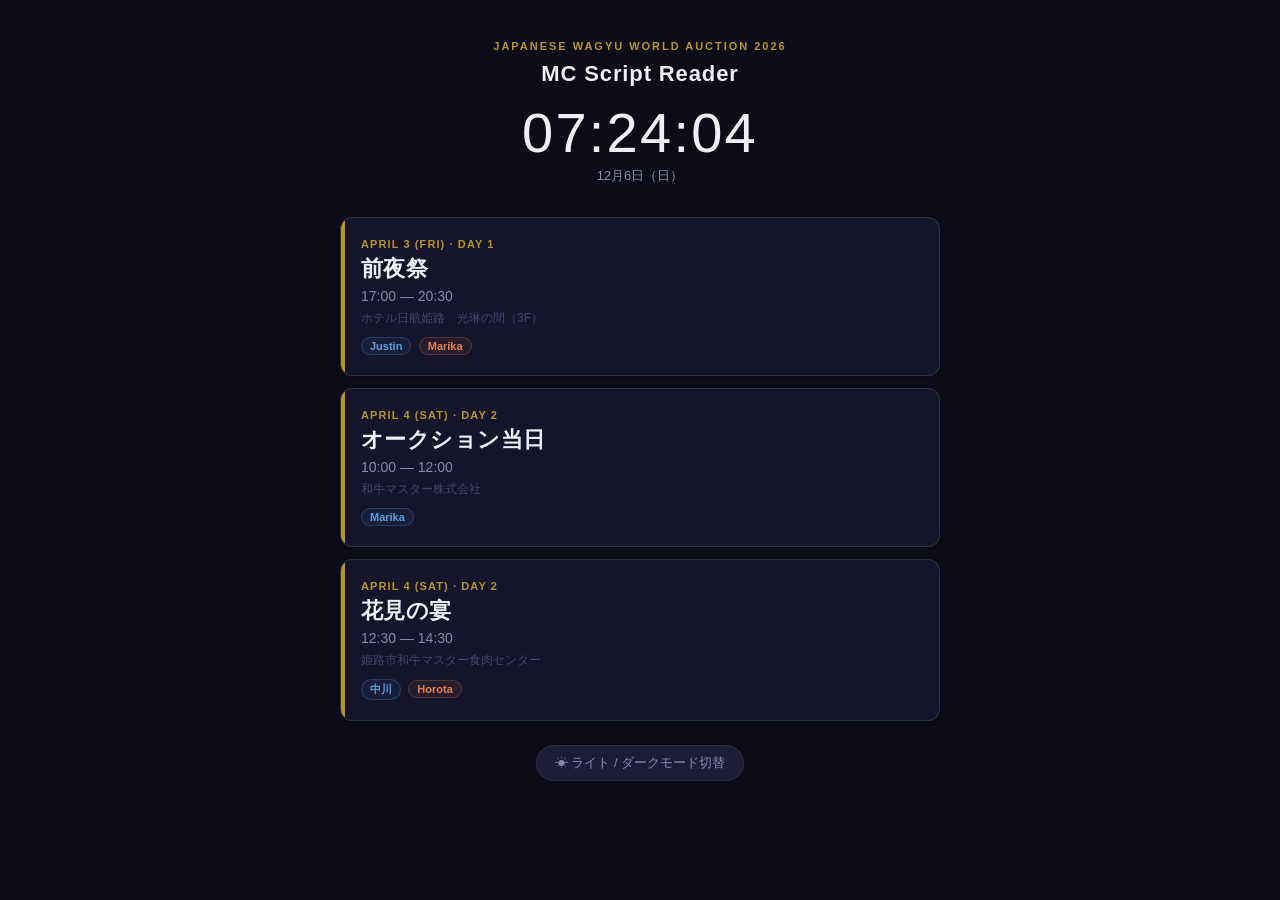
==== index.html @ 748cd9eb "Add files via upload" ====
<!DOCTYPE html>
<html lang="ja" data-theme="dark" data-fontsize="3">
<head>
  <meta charset="UTF-8">
  <meta name="viewport" content="width=device-width, initial-scale=1.0, maximum-scale=1.0, user-scalable=no">
  <meta name="apple-mobile-web-app-capable" content="yes">
  <meta name="apple-mobile-web-app-status-bar-style" content="black-translucent">
  <title>JWWA 2026 — MC Script Reader</title>
  <link rel="stylesheet" href="css/style.css">
</head>
<body>

<div id="app">

  <!-- ===== SELECTOR SCREEN ===== -->
  <div id="selector-screen" style="display: flex; flex-direction: column;">

    <div class="selector-header">
      <div class="selector-logo">Japanese Wagyu World Auction 2026</div>
      <div class="selector-title">MC Script Reader</div>
      <div class="selector-clock-area">
        <div id="selector-clock" class="selector-clock">--:--:--</div>
        <div id="selector-date" class="selector-date">読み込み中...</div>
      </div>
    </div>

    <div class="event-grid">

      <!-- 前夜祭 -->
      <div class="event-card" onclick="loadEvent('zenjasai')">
        <div class="event-day-tag">April 3 (Fri)  ·  DAY 1</div>
        <div class="event-card-title">前夜祭</div>
        <div class="event-card-time">17:00 — 20:30</div>
        <div class="event-card-venue">ホテル日航姫路　光琳の間（3F）</div>
        <div class="event-card-mc">
          <span class="mc-badge mc1">Justin</span>
          <span class="mc-badge mc2">Marika</span>
        </div>
      </div>

      <!-- オークション当日 -->
      <div class="event-card" onclick="loadEvent('toujitsu')">
        <div class="event-day-tag">April 4 (Sat)  ·  DAY 2</div>
        <div class="event-card-title">オークション当日</div>
        <div class="event-card-time">10:00 — 12:00</div>
        <div class="event-card-venue">和牛マスター株式会社</div>
        <div class="event-card-mc">
          <span class="mc-badge mc1">Marika</span>
        </div>
      </div>

      <!-- 花見の宴 -->
      <div class="event-card" onclick="loadEvent('hanami')">
        <div class="event-day-tag">April 4 (Sat)  ·  DAY 2</div>
        <div class="event-card-title">花見の宴</div>
        <div class="event-card-time">12:30 — 14:30</div>
        <div class="event-card-venue">姫路市和牛マスター食肉センター</div>
        <div class="event-card-mc">
          <span class="mc-badge mc1">中川</span>
          <span class="mc-badge mc2">Horota</span>
        </div>
      </div>

    </div><!-- /.event-grid -->

    <div class="selector-footer">
      <button class="theme-toggle-selector" onclick="toggleTheme()">
        <span class="theme-icon">☀</span> ライト / ダークモード切替
      </button>
    </div>

  </div><!-- /#selector-screen -->


  <!-- ===== VIEWER SCREEN ===== -->
  <div id="viewer-screen" style="display: none; flex-direction: column;">

    <!-- Top Bar -->
    <div id="topbar">
      <button id="back-btn" onclick="goBack()" aria-label="戻る">←</button>
      <div id="topbar-event">
        <div id="topbar-event-title">—</div>
        <div id="topbar-part-hint"></div>
      </div>
      <div id="topbar-time-block">
        <div id="topbar-clock">--:--</div>
        <div id="time-status" class="status-before">—</div>
      </div>
    </div>

    <!-- Part Nav -->
    <div id="part-nav" role="navigation" aria-label="パートナビゲーション">
      <div id="part-tabs"></div>
    </div>

    <!-- Controls Bar -->
    <div id="controls-bar">

      <!-- MC Filter -->
      <div class="controls-group" id="mc-filter-group">
        <!-- Populated by JS -->
      </div>

      <div class="controls-sep"></div>

      <!-- Font Size -->
      <div class="controls-group">
        <button class="font-btn" onclick="changeFontSize(-1)" aria-label="文字サイズを小さく">A−</button>
        <button class="font-btn" onclick="changeFontSize(0)" aria-label="文字サイズをリセット" style="font-size:11px;">標準</button>
        <button class="font-btn" onclick="changeFontSize(+1)" aria-label="文字サイズを大きく">A＋</button>
      </div>

      <div class="controls-sep"></div>

      <!-- Theme Toggle -->
      <button id="theme-btn" onclick="toggleTheme()" aria-label="テーマ切替">
        <span class="theme-icon">☀</span>
      </button>

    </div><!-- /#controls-bar -->

    <!-- Script Content -->
    <div id="script-scroll" role="main">
      <!-- Rendered by JS -->
    </div>

  </div><!-- /#viewer-screen -->

</div><!-- /#app -->

<script src="js/app.js"></script>
</body>
</html>
---- css/style.css ----
/* ===== CSS Variables ===== */
:root {
  --bg: #0c0c18;
  --bg-surface: #14142a;
  --bg-elevated: #1c1c36;
  --bg-hover: #242440;
  --text-primary: #eeeef8;
  --text-secondary: #8888aa;
  --text-dim: #44446a;
  --accent: #b8922a;
  --accent-light: #d4aa3c;
  --mc1: #5b9edf;
  --mc1-bg: rgba(91, 158, 223, 0.08);
  --mc1-border: rgba(91, 158, 223, 0.25);
  --mc2: #e88050;
  --mc2-bg: rgba(232, 128, 80, 0.08);
  --mc2-border: rgba(232, 128, 80, 0.25);
  --both: #a070d8;
  --both-bg: rgba(160, 112, 216, 0.08);
  --note: #666680;
  --note-bg: rgba(80, 80, 120, 0.06);
  --status-ok: #4caf85;
  --status-warn: #e8a840;
  --status-late: #e85858;
  --status-before: #8888aa;
  --border: rgba(255, 255, 255, 0.07);
  --border-strong: rgba(255, 255, 255, 0.12);
  --shadow: 0 2px 12px rgba(0, 0, 0, 0.5);
  --shadow-sm: 0 1px 4px rgba(0, 0, 0, 0.3);
  --radius: 12px;
  --radius-sm: 8px;
  --radius-xs: 5px;
  --font-scale: 1;
}

[data-theme="light"] {
  --bg: #f2f2f7;
  --bg-surface: #ffffff;
  --bg-elevated: #e8e8f0;
  --bg-hover: #dcdce8;
  --text-primary: #1a1a30;
  --text-secondary: #50507a;
  --text-dim: #a0a0c0;
  --accent: #8b6914;
  --accent-light: #a07820;
  --mc1: #1a5ab0;
  --mc1-bg: rgba(26, 90, 176, 0.06);
  --mc1-border: rgba(26, 90, 176, 0.2);
  --mc2: #c05820;
  --mc2-bg: rgba(192, 88, 32, 0.06);
  --mc2-border: rgba(192, 88, 32, 0.2);
  --both: #7040b8;
  --both-bg: rgba(112, 64, 184, 0.06);
  --note: #808098;
  --note-bg: rgba(80, 80, 100, 0.05);
  --status-ok: #2a8060;
  --status-warn: #b07818;
  --status-late: #c03030;
  --status-before: #5858a0;
  --border: rgba(0, 0, 0, 0.08);
  --border-strong: rgba(0, 0, 0, 0.14);
  --shadow: 0 2px 12px rgba(0, 0, 0, 0.1);
  --shadow-sm: 0 1px 4px rgba(0, 0, 0, 0.08);
}

/* ===== Reset & Base ===== */
*, *::before, *::after { box-sizing: border-box; margin: 0; padding: 0; }

html, body {
  height: 100%;
  font-family: -apple-system, BlinkMacSystemFont, 'Hiragino Sans', 'Noto Sans JP', sans-serif;
  background: var(--bg);
  color: var(--text-primary);
  -webkit-text-size-adjust: 100%;
  -webkit-tap-highlight-color: transparent;
  overflow: hidden;
}

#app {
  height: 100%;
  display: flex;
  flex-direction: column;
  overflow: hidden;
}

button { cursor: pointer; border: none; background: none; font-family: inherit; color: inherit; }
a { color: inherit; text-decoration: none; }

/* ===== Selector Screen ===== */
#selector-screen {
  flex: 1;
  display: flex;
  flex-direction: column;
  overflow-y: auto;
  padding: 0 16px 32px;
}

.selector-header {
  text-align: center;
  padding: 40px 0 32px;
}

.selector-logo {
  font-size: 11px;
  font-weight: 600;
  letter-spacing: 0.18em;
  color: var(--accent);
  text-transform: uppercase;
  margin-bottom: 8px;
}

.selector-title {
  font-size: 22px;
  font-weight: 700;
  letter-spacing: 0.04em;
  color: var(--text-primary);
  line-height: 1.3;
  margin-bottom: 6px;
}

.selector-clock-area {
  margin-top: 16px;
}

.selector-clock {
  font-size: 42px;
  font-weight: 300;
  letter-spacing: 0.04em;
  font-variant-numeric: tabular-nums;
  color: var(--text-primary);
  line-height: 1;
}

.selector-date {
  font-size: 13px;
  color: var(--text-secondary);
  margin-top: 6px;
}

.event-grid {
  display: flex;
  flex-direction: column;
  gap: 12px;
  max-width: 540px;
  margin: 0 auto;
  width: 100%;
}

.event-card {
  background: var(--bg-surface);
  border: 1px solid var(--border-strong);
  border-radius: var(--radius);
  padding: 20px;
  cursor: pointer;
  transition: background 0.15s, transform 0.1s;
  display: flex;
  flex-direction: column;
  gap: 4px;
  box-shadow: var(--shadow-sm);
  position: relative;
  overflow: hidden;
}

.event-card::before {
  content: '';
  position: absolute;
  left: 0; top: 0; bottom: 0;
  width: 4px;
  background: var(--accent);
  border-radius: 4px 0 0 4px;
}

.event-card:active { transform: scale(0.98); background: var(--bg-hover); }

.event-day-tag {
  font-size: 11px;
  font-weight: 600;
  letter-spacing: 0.1em;
  color: var(--accent);
  text-transform: uppercase;
}

.event-card-title {
  font-size: 22px;
  font-weight: 700;
  color: var(--text-primary);
  letter-spacing: 0.02em;
}

.event-card-time {
  font-size: 14px;
  color: var(--text-secondary);
  font-variant-numeric: tabular-nums;
}

.event-card-venue {
  font-size: 12px;
  color: var(--text-dim);
  margin-top: 2px;
}

.event-card-mc {
  font-size: 12px;
  color: var(--text-secondary);
  margin-top: 6px;
}

.mc-badge {
  display: inline-flex;
  align-items: center;
  gap: 4px;
  padding: 2px 8px;
  border-radius: 20px;
  font-size: 11px;
  font-weight: 600;
  margin-right: 4px;
}
.mc-badge.mc1 { background: var(--mc1-bg); color: var(--mc1); border: 1px solid var(--mc1-border); }
.mc-badge.mc2 { background: var(--mc2-bg); color: var(--mc2); border: 1px solid var(--mc2-border); }

.selector-footer {
  text-align: center;
  margin-top: 24px;
}

.theme-toggle-selector {
  padding: 8px 18px;
  border-radius: 20px;
  background: var(--bg-elevated);
  border: 1px solid var(--border);
  font-size: 13px;
  color: var(--text-secondary);
}

/* ===== Viewer Screen ===== */
#viewer-screen {
  flex: 1;
  display: flex;
  flex-direction: column;
  overflow: hidden;
}

/* Top Bar */
#topbar {
  display: flex;
  align-items: center;
  gap: 8px;
  padding: 8px 12px;
  background: var(--bg-surface);
  border-bottom: 1px solid var(--border);
  flex-shrink: 0;
  min-height: 52px;
}

#back-btn {
  display: flex;
  align-items: center;
  justify-content: center;
  width: 36px;
  height: 36px;
  border-radius: 50%;
  background: var(--bg-elevated);
  font-size: 18px;
  color: var(--text-secondary);
  flex-shrink: 0;
}
#back-btn:active { background: var(--bg-hover); }

#topbar-event {
  flex: 1;
  min-width: 0;
}

#topbar-event-title {
  font-size: 13px;
  font-weight: 700;
  letter-spacing: 0.04em;
  color: var(--accent);
  white-space: nowrap;
  overflow: hidden;
  text-overflow: ellipsis;
}

#topbar-part-hint {
  font-size: 11px;
  color: var(--text-secondary);
  white-space: nowrap;
  overflow: hidden;
  text-overflow: ellipsis;
}

#topbar-time-block {
  text-align: right;
  flex-shrink: 0;
}

#topbar-clock {
  font-size: 22px;
  font-weight: 300;
  letter-spacing: 0.04em;
  font-variant-numeric: tabular-nums;
  line-height: 1;
  color: var(--text-primary);
}

#time-status {
  font-size: 10px;
  font-weight: 700;
  letter-spacing: 0.08em;
  text-transform: uppercase;
  padding: 2px 6px;
  border-radius: 4px;
  margin-top: 3px;
  display: inline-block;
}
.status-ok   { background: rgba(76, 175, 133, 0.15); color: var(--status-ok); }
.status-warn { background: rgba(232, 168, 64, 0.15); color: var(--status-warn); }
.status-late { background: rgba(232, 88, 88, 0.15);  color: var(--status-late); }
.status-before { background: var(--bg-elevated); color: var(--status-before); }

/* Part Nav */
#part-nav {
  background: var(--bg-surface);
  border-bottom: 1px solid var(--border);
  flex-shrink: 0;
  overflow-x: auto;
  -webkit-overflow-scrolling: touch;
  scrollbar-width: none;
}
#part-nav::-webkit-scrollbar { display: none; }

#part-tabs {
  display: flex;
  gap: 4px;
  padding: 8px 10px;
  white-space: nowrap;
}

.part-tab {
  padding: 5px 12px;
  border-radius: 20px;
  font-size: 12px;
  font-weight: 600;
  letter-spacing: 0.02em;
  color: var(--text-secondary);
  background: var(--bg-elevated);
  border: 1px solid var(--border);
  flex-shrink: 0;
  transition: background 0.15s, color 0.15s;
}
.part-tab.active {
  background: var(--accent);
  color: #fff;
  border-color: transparent;
}
.part-tab:active { opacity: 0.8; }

/* Controls Bar */
#controls-bar {
  display: flex;
  align-items: center;
  gap: 8px;
  padding: 8px 12px;
  background: var(--bg-elevated);
  border-bottom: 1px solid var(--border);
  flex-shrink: 0;
  overflow-x: auto;
  scrollbar-width: none;
}
#controls-bar::-webkit-scrollbar { display: none; }

.controls-group {
  display: flex;
  gap: 4px;
  flex-shrink: 0;
}

.controls-sep {
  width: 1px;
  height: 22px;
  background: var(--border-strong);
  flex-shrink: 0;
  align-self: center;
}

.mc-filter-btn {
  padding: 5px 12px;
  border-radius: 20px;
  font-size: 12px;
  font-weight: 700;
  border: 1px solid var(--border);
  background: var(--bg-surface);
  color: var(--text-secondary);
  flex-shrink: 0;
  transition: all 0.15s;
}
.mc-filter-btn.active-all  { background: var(--bg-surface); color: var(--text-primary); border-color: var(--border-strong); }
.mc-filter-btn.active-mc1  { background: var(--mc1-bg); color: var(--mc1); border-color: var(--mc1-border); }
.mc-filter-btn.active-mc2  { background: var(--mc2-bg); color: var(--mc2); border-color: var(--mc2-border); }

.font-btn {
  width: 32px;
  height: 32px;
  border-radius: 8px;
  font-size: 14px;
  font-weight: 700;
  background: var(--bg-surface);
  border: 1px solid var(--border);
  color: var(--text-secondary);
  display: flex; align-items: center; justify-content: center;
}
.font-btn:active { background: var(--bg-hover); }

#theme-btn {
  width: 32px;
  height: 32px;
  border-radius: 8px;
  font-size: 16px;
  background: var(--bg-surface);
  border: 1px solid var(--border);
  display: flex; align-items: center; justify-content: center;
  flex-shrink: 0;
}
#theme-btn:active { background: var(--bg-hover); }

/* Script Content */
#script-scroll {
  flex: 1;
  overflow-y: auto;
  -webkit-overflow-scrolling: touch;
  padding: 12px;
}

/* Part Section */
.part-section {
  margin-bottom: 8px;
}

.part-header {
  position: sticky;
  top: 0;
  z-index: 10;
  background: var(--bg-surface);
  border: 1px solid var(--border-strong);
  border-radius: var(--radius-sm) var(--radius-sm) 0 0;
  padding: 10px 14px;
  display: flex;
  align-items: baseline;
  gap: 8px;
  margin-bottom: 1px;
}

.part-number {
  font-size: calc(10px * var(--font-scale));
  font-weight: 800;
  letter-spacing: 0.12em;
  color: var(--accent);
  text-transform: uppercase;
  flex-shrink: 0;
  padding: 2px 6px;
  background: rgba(184, 146, 42, 0.12);
  border-radius: 4px;
}

.part-title-text {
  font-size: calc(13px * var(--font-scale));
  font-weight: 600;
  color: var(--text-primary);
  flex: 1;
  min-width: 0;
  overflow: hidden;
  text-overflow: ellipsis;
  white-space: nowrap;
}

.part-time-badge {
  font-size: calc(11px * var(--font-scale));
  font-weight: 700;
  color: var(--text-secondary);
  font-variant-numeric: tabular-nums;
  flex-shrink: 0;
  padding: 2px 7px;
  background: var(--bg-elevated);
  border-radius: 4px;
}

/* Script Row */
.script-row {
  display: flex;
  gap: 0;
  background: var(--bg-surface);
  border: 1px solid var(--border);
  border-top: none;
  margin-bottom: 2px;
}
.script-row:last-child {
  border-radius: 0 0 var(--radius-sm) var(--radius-sm);
}

.row-time {
  flex-shrink: 0;
  width: 60px;
  padding: 12px 8px;
  font-size: calc(10px * var(--font-scale));
  font-weight: 700;
  color: var(--text-secondary);
  font-variant-numeric: tabular-nums;
  text-align: center;
  line-height: 1.4;
  border-right: 1px solid var(--border);
  background: var(--bg-elevated);
  white-space: pre-line;
  word-break: break-all;
}

.row-body {
  flex: 1;
  min-width: 0;
  padding: 0;
}

.row-action {
  padding: 8px 12px 6px;
  font-size: calc(10px * var(--font-scale));
  color: var(--text-secondary);
  line-height: 1.5;
  border-bottom: 1px solid var(--border);
  white-space: pre-line;
  cursor: pointer;
  display: flex;
  align-items: flex-start;
  gap: 6px;
}
.row-action::before {
  content: '≡';
  font-size: 10px;
  color: var(--text-dim);
  flex-shrink: 0;
  margin-top: 2px;
}
.row-action.hidden { display: none; }

.row-script {
  padding: 6px 0;
}

/* Script Segment */
.script-segment {
  padding: 8px 12px;
  transition: opacity 0.2s;
}

.script-segment.dimmed {
  opacity: 0.28;
}

.seg-label {
  font-size: calc(10px * var(--font-scale));
  font-weight: 800;
  letter-spacing: 0.1em;
  text-transform: uppercase;
  margin-bottom: 4px;
  display: flex;
  align-items: center;
  gap: 5px;
}

.seg-label::before {
  content: '';
  display: inline-block;
  width: 6px;
  height: 6px;
  border-radius: 50%;
  flex-shrink: 0;
}

.segment-mc1 .seg-label { color: var(--mc1); }
.segment-mc1 .seg-label::before { background: var(--mc1); }
.segment-mc1 { background: var(--mc1-bg); border-left: 3px solid var(--mc1-border); }

.segment-mc2 .seg-label { color: var(--mc2); }
.segment-mc2 .seg-label::before { background: var(--mc2); }
.segment-mc2 { background: var(--mc2-bg); border-left: 3px solid var(--mc2-border); }

.segment-both .seg-label { color: var(--both); }
.segment-both .seg-label::before { background: var(--both); }
.segment-both { background: var(--both-bg); border-left: 3px solid var(--both); }

.segment-note .seg-label { color: var(--note); }
.segment-note .seg-label::before { background: var(--note); }
.segment-note { background: var(--note-bg); border-left: 3px solid transparent; }

.seg-lines {
  font-size: calc(15px * var(--font-scale));
  line-height: 1.75;
  color: var(--text-primary);
  white-space: pre-line;
}

.segment-note .seg-lines {
  font-size: calc(12px * var(--font-scale));
  color: var(--text-secondary);
  font-style: italic;
}

/* Font scale steps */
[data-fontsize="1"] { --font-scale: 0.82; }
[data-fontsize="2"] { --font-scale: 0.91; }
[data-fontsize="3"] { --font-scale: 1.00; }
[data-fontsize="4"] { --font-scale: 1.12; }
[data-fontsize="5"] { --font-scale: 1.28; }

/* Scrollbar */
#script-scroll::-webkit-scrollbar { width: 4px; }
#script-scroll::-webkit-scrollbar-track { background: transparent; }
#script-scroll::-webkit-scrollbar-thumb { background: var(--border-strong); border-radius: 2px; }

/* Loading */
.loading {
  display: flex;
  align-items: center;
  justify-content: center;
  height: 100%;
  font-size: 14px;
  color: var(--text-secondary);
}

/* Highlight current part tab */
.part-tab.current-time { outline: 2px solid var(--status-ok); outline-offset: 1px; }

/* iPad / larger screens */
@media (min-width: 768px) {
  .event-grid { max-width: 600px; }
  .row-time { width: 72px; font-size: calc(11px * var(--font-scale)); }
  .selector-clock { font-size: 56px; }
  #script-scroll { padding: 16px 20px; }
  .part-section { max-width: 720px; margin: 0 auto 10px; }
}

@media (min-width: 1024px) {
  #script-scroll { padding: 20px 40px; }
  .part-section { max-width: 860px; }
}
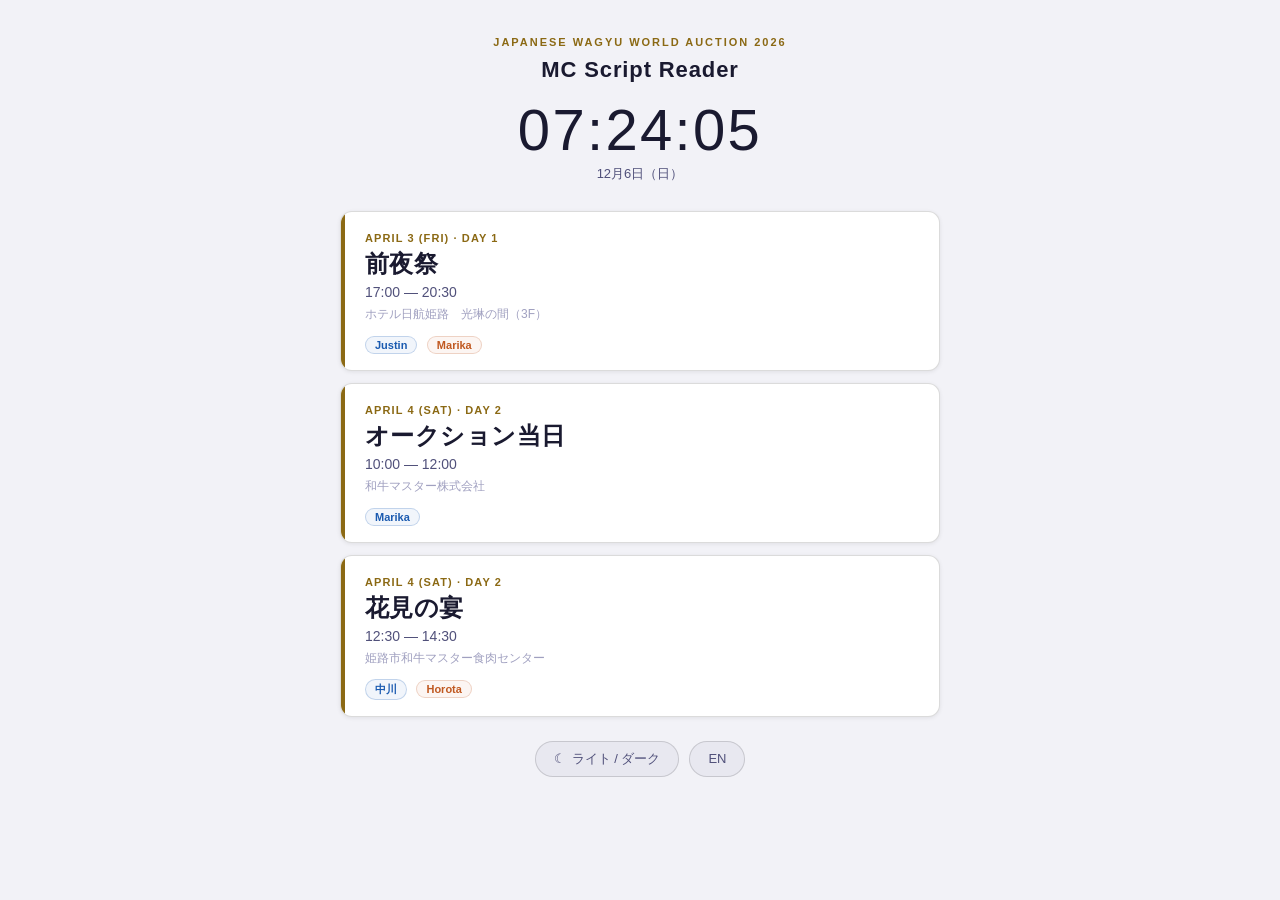
==== commit 65f9ab38: "Add files via upload" ====
--- a/index.html
+++ b/index.html
@@ -1,10 +1,10 @@
 <!DOCTYPE html>
-<html lang="ja" data-theme="dark" data-fontsize="3">
+<html lang="ja" data-theme="light" data-fontsize="3">
 <head>
   <meta charset="UTF-8">
   <meta name="viewport" content="width=device-width, initial-scale=1.0, maximum-scale=1.0, user-scalable=no">
   <meta name="apple-mobile-web-app-capable" content="yes">
-  <meta name="apple-mobile-web-app-status-bar-style" content="black-translucent">
+  <meta name="apple-mobile-web-app-status-bar-style" content="default">
   <title>JWWA 2026 — MC Script Reader</title>
   <link rel="stylesheet" href="css/style.css">
 </head>
@@ -20,7 +20,7 @@
       <div class="selector-title">MC Script Reader</div>
       <div class="selector-clock-area">
         <div id="selector-clock" class="selector-clock">--:--:--</div>
-        <div id="selector-date" class="selector-date">読み込み中...</div>
+        <div id="selector-date" class="selector-date">...</div>
       </div>
     </div>
 
@@ -28,7 +28,7 @@
 
       <!-- 前夜祭 -->
       <div class="event-card" onclick="loadEvent('zenjasai')">
-        <div class="event-day-tag">April 3 (Fri)  ·  DAY 1</div>
+        <div class="event-day-tag">April 3 (Fri) · DAY 1</div>
         <div class="event-card-title">前夜祭</div>
         <div class="event-card-time">17:00 — 20:30</div>
         <div class="event-card-venue">ホテル日航姫路　光琳の間（3F）</div>
@@ -40,7 +40,7 @@
 
       <!-- オークション当日 -->
       <div class="event-card" onclick="loadEvent('toujitsu')">
-        <div class="event-day-tag">April 4 (Sat)  ·  DAY 2</div>
+        <div class="event-day-tag">April 4 (Sat) · DAY 2</div>
         <div class="event-card-title">オークション当日</div>
         <div class="event-card-time">10:00 — 12:00</div>
         <div class="event-card-venue">和牛マスター株式会社</div>
@@ -51,7 +51,7 @@
 
       <!-- 花見の宴 -->
       <div class="event-card" onclick="loadEvent('hanami')">
-        <div class="event-day-tag">April 4 (Sat)  ·  DAY 2</div>
+        <div class="event-day-tag">April 4 (Sat) · DAY 2</div>
         <div class="event-card-title">花見の宴</div>
         <div class="event-card-time">12:30 — 14:30</div>
         <div class="event-card-venue">姫路市和牛マスター食肉センター</div>
@@ -64,8 +64,12 @@
     </div><!-- /.event-grid -->
 
     <div class="selector-footer">
-      <button class="theme-toggle-selector" onclick="toggleTheme()">
-        <span class="theme-icon">☀</span> ライト / ダークモード切替
+      <button class="selector-footer-btn" onclick="toggleTheme()">
+        <span class="theme-icon"></span>
+        <span data-i18n="themeToggle"></span>
+      </button>
+      <button class="selector-footer-btn" onclick="toggleLang()">
+        <span data-i18n="langSwitch"></span>
       </button>
     </div>
 
@@ -77,7 +81,7 @@
 
     <!-- Top Bar -->
     <div id="topbar">
-      <button id="back-btn" onclick="goBack()" aria-label="戻る">←</button>
+      <button id="back-btn" onclick="goBack()">←</button>
       <div id="topbar-event">
         <div id="topbar-event-title">—</div>
         <div id="topbar-part-hint"></div>
@@ -89,7 +93,7 @@
     </div>
 
     <!-- Part Nav -->
-    <div id="part-nav" role="navigation" aria-label="パートナビゲーション">
+    <div id="part-nav">
       <div id="part-tabs"></div>
     </div>
 
@@ -105,16 +109,21 @@
 
       <!-- Font Size -->
       <div class="controls-group">
-        <button class="font-btn" onclick="changeFontSize(-1)" aria-label="文字サイズを小さく">A−</button>
-        <button class="font-btn" onclick="changeFontSize(0)" aria-label="文字サイズをリセット" style="font-size:11px;">標準</button>
-        <button class="font-btn" onclick="changeFontSize(+1)" aria-label="文字サイズを大きく">A＋</button>
+        <button class="font-btn" onclick="changeFontSize(-1)">A−</button>
+        <button class="font-btn font-btn-reset" onclick="changeFontSize(0)" data-i18n="fontReset"></button>
+        <button class="font-btn" onclick="changeFontSize(+1)">A＋</button>
       </div>
 
       <div class="controls-sep"></div>
 
+      <!-- Language Toggle -->
+      <button class="ctrl-btn" onclick="toggleLang()" id="lang-btn" data-i18n="langSwitch"></button>
+
+      <div class="controls-sep"></div>
+
       <!-- Theme Toggle -->
-      <button id="theme-btn" onclick="toggleTheme()" aria-label="テーマ切替">
-        <span class="theme-icon">☀</span>
+      <button class="ctrl-btn" id="theme-btn" onclick="toggleTheme()">
+        <span class="theme-icon"></span>
       </button>
 
     </div><!-- /#controls-bar -->
@@ -124,6 +133,12 @@
       <!-- Rendered by JS -->
     </div>
 
+    <!-- Floating Chapter Navigation -->
+    <div id="chapter-nav">
+      <button class="chapter-nav-btn" id="chapter-prev" onclick="navPart(-1)" title="前のパート">▲</button>
+      <button class="chapter-nav-btn" id="chapter-next" onclick="navPart(+1)" title="次のパート">▼</button>
+    </div>
+
   </div><!-- /#viewer-screen -->
 
 </div><!-- /#app -->
--- a/css/style.css
+++ b/css/style.css
@@ -1,39 +1,6 @@
 /* ===== CSS Variables ===== */
 :root {
-  --bg: #0c0c18;
-  --bg-surface: #14142a;
-  --bg-elevated: #1c1c36;
-  --bg-hover: #242440;
-  --text-primary: #eeeef8;
-  --text-secondary: #8888aa;
-  --text-dim: #44446a;
-  --accent: #b8922a;
-  --accent-light: #d4aa3c;
-  --mc1: #5b9edf;
-  --mc1-bg: rgba(91, 158, 223, 0.08);
-  --mc1-border: rgba(91, 158, 223, 0.25);
-  --mc2: #e88050;
-  --mc2-bg: rgba(232, 128, 80, 0.08);
-  --mc2-border: rgba(232, 128, 80, 0.25);
-  --both: #a070d8;
-  --both-bg: rgba(160, 112, 216, 0.08);
-  --note: #666680;
-  --note-bg: rgba(80, 80, 120, 0.06);
-  --status-ok: #4caf85;
-  --status-warn: #e8a840;
-  --status-late: #e85858;
-  --status-before: #8888aa;
-  --border: rgba(255, 255, 255, 0.07);
-  --border-strong: rgba(255, 255, 255, 0.12);
-  --shadow: 0 2px 12px rgba(0, 0, 0, 0.5);
-  --shadow-sm: 0 1px 4px rgba(0, 0, 0, 0.3);
-  --radius: 12px;
-  --radius-sm: 8px;
-  --radius-xs: 5px;
-  --font-scale: 1;
-}
-
-[data-theme="light"] {
+  /* Light mode — default */
   --bg: #f2f2f7;
   --bg-surface: #ffffff;
   --bg-elevated: #e8e8f0;
@@ -45,23 +12,69 @@
   --accent-light: #a07820;
   --mc1: #1a5ab0;
   --mc1-bg: rgba(26, 90, 176, 0.06);
-  --mc1-border: rgba(26, 90, 176, 0.2);
+  --mc1-border: rgba(26, 90, 176, 0.22);
   --mc2: #c05820;
   --mc2-bg: rgba(192, 88, 32, 0.06);
-  --mc2-border: rgba(192, 88, 32, 0.2);
+  --mc2-border: rgba(192, 88, 32, 0.22);
   --both: #7040b8;
   --both-bg: rgba(112, 64, 184, 0.06);
+  --both-border: rgba(112, 64, 184, 0.22);
   --note: #808098;
-  --note-bg: rgba(80, 80, 100, 0.05);
+  --note-bg: rgba(80, 80, 100, 0.04);
   --status-ok: #2a8060;
   --status-warn: #b07818;
   --status-late: #c03030;
   --status-before: #5858a0;
   --border: rgba(0, 0, 0, 0.08);
   --border-strong: rgba(0, 0, 0, 0.14);
-  --shadow: 0 2px 12px rgba(0, 0, 0, 0.1);
+  --shadow: 0 2px 12px rgba(0, 0, 0, 0.12);
   --shadow-sm: 0 1px 4px rgba(0, 0, 0, 0.08);
-}
+  --shadow-float: 0 4px 20px rgba(0, 0, 0, 0.18);
+  --radius: 12px;
+  --radius-sm: 8px;
+  --font-scale: 1;
+}
+
+[data-theme="dark"] {
+  --bg: #0c0c18;
+  --bg-surface: #14142a;
+  --bg-elevated: #1c1c36;
+  --bg-hover: #242440;
+  --text-primary: #eeeef8;
+  --text-secondary: #8888aa;
+  --text-dim: #44446a;
+  --accent: #c9a230;
+  --accent-light: #d4b040;
+  --mc1: #5b9edf;
+  --mc1-bg: rgba(91, 158, 223, 0.08);
+  --mc1-border: rgba(91, 158, 223, 0.28);
+  --mc2: #e88050;
+  --mc2-bg: rgba(232, 128, 80, 0.08);
+  --mc2-border: rgba(232, 128, 80, 0.28);
+  --both: #a070d8;
+  --both-bg: rgba(160, 112, 216, 0.08);
+  --both-border: rgba(160, 112, 216, 0.28);
+  --note: #666680;
+  --note-bg: rgba(80, 80, 120, 0.06);
+  --status-ok: #4caf85;
+  --status-warn: #e8a840;
+  --status-late: #e85858;
+  --status-before: #8888aa;
+  --border: rgba(255, 255, 255, 0.07);
+  --border-strong: rgba(255, 255, 255, 0.13);
+  --shadow: 0 2px 12px rgba(0, 0, 0, 0.5);
+  --shadow-sm: 0 1px 4px rgba(0, 0, 0, 0.3);
+  --shadow-float: 0 4px 20px rgba(0, 0, 0, 0.6);
+}
+
+/* ===== Font Scale Steps (7 levels) ===== */
+[data-fontsize="1"] { --font-scale: 0.80; }
+[data-fontsize="2"] { --font-scale: 0.90; }
+[data-fontsize="3"] { --font-scale: 1.00; }
+[data-fontsize="4"] { --font-scale: 1.18; }
+[data-fontsize="5"] { --font-scale: 1.40; }
+[data-fontsize="6"] { --font-scale: 1.68; }
+[data-fontsize="7"] { --font-scale: 2.00; }
 
 /* ===== Reset & Base ===== */
 *, *::before, *::after { box-sizing: border-box; margin: 0; padding: 0; }
@@ -84,7 +97,6 @@
 }
 
 button { cursor: pointer; border: none; background: none; font-family: inherit; color: inherit; }
-a { color: inherit; text-decoration: none; }
 
 /* ===== Selector Screen ===== */
 #selector-screen {
@@ -97,7 +109,7 @@
 
 .selector-header {
   text-align: center;
-  padding: 40px 0 32px;
+  padding: 36px 0 28px;
 }
 
 .selector-logo {
@@ -118,12 +130,10 @@
   margin-bottom: 6px;
 }
 
-.selector-clock-area {
-  margin-top: 16px;
-}
+.selector-clock-area { margin-top: 16px; }
 
 .selector-clock {
-  font-size: 42px;
+  font-size: 46px;
   font-weight: 300;
   letter-spacing: 0.04em;
   font-variant-numeric: tabular-nums;
@@ -150,7 +160,7 @@
   background: var(--bg-surface);
   border: 1px solid var(--border-strong);
   border-radius: var(--radius);
-  padding: 20px;
+  padding: 20px 20px 16px 24px;
   cursor: pointer;
   transition: background 0.15s, transform 0.1s;
   display: flex;
@@ -160,16 +170,13 @@
   position: relative;
   overflow: hidden;
 }
-
 .event-card::before {
   content: '';
   position: absolute;
   left: 0; top: 0; bottom: 0;
   width: 4px;
   background: var(--accent);
-  border-radius: 4px 0 0 4px;
-}
-
+}
 .event-card:active { transform: scale(0.98); background: var(--bg-hover); }
 
 .event-day-tag {
@@ -179,58 +186,58 @@
   color: var(--accent);
   text-transform: uppercase;
 }
-
 .event-card-title {
-  font-size: 22px;
+  font-size: 24px;
   font-weight: 700;
   color: var(--text-primary);
   letter-spacing: 0.02em;
 }
-
 .event-card-time {
   font-size: 14px;
   color: var(--text-secondary);
   font-variant-numeric: tabular-nums;
 }
-
 .event-card-venue {
   font-size: 12px;
   color: var(--text-dim);
   margin-top: 2px;
 }
-
 .event-card-mc {
-  font-size: 12px;
-  color: var(--text-secondary);
-  margin-top: 6px;
+  margin-top: 8px;
 }
 
 .mc-badge {
   display: inline-flex;
   align-items: center;
-  gap: 4px;
-  padding: 2px 8px;
+  padding: 2px 9px;
   border-radius: 20px;
   font-size: 11px;
-  font-weight: 600;
-  margin-right: 4px;
+  font-weight: 700;
+  margin-right: 5px;
 }
 .mc-badge.mc1 { background: var(--mc1-bg); color: var(--mc1); border: 1px solid var(--mc1-border); }
 .mc-badge.mc2 { background: var(--mc2-bg); color: var(--mc2); border: 1px solid var(--mc2-border); }
 
 .selector-footer {
-  text-align: center;
+  display: flex;
+  justify-content: center;
+  gap: 10px;
   margin-top: 24px;
-}
-
-.theme-toggle-selector {
+  flex-wrap: wrap;
+}
+
+.selector-footer-btn {
   padding: 8px 18px;
   border-radius: 20px;
   background: var(--bg-elevated);
-  border: 1px solid var(--border);
+  border: 1px solid var(--border-strong);
   font-size: 13px;
   color: var(--text-secondary);
-}
+  display: flex;
+  align-items: center;
+  gap: 6px;
+}
+.selector-footer-btn:active { background: var(--bg-hover); }
 
 /* ===== Viewer Screen ===== */
 #viewer-screen {
@@ -253,9 +260,6 @@
 }
 
 #back-btn {
-  display: flex;
-  align-items: center;
-  justify-content: center;
   width: 36px;
   height: 36px;
   border-radius: 50%;
@@ -263,16 +267,16 @@
   font-size: 18px;
   color: var(--text-secondary);
   flex-shrink: 0;
+  display: flex;
+  align-items: center;
+  justify-content: center;
 }
 #back-btn:active { background: var(--bg-hover); }
 
-#topbar-event {
-  flex: 1;
-  min-width: 0;
-}
+#topbar-event { flex: 1; min-width: 0; }
 
 #topbar-event-title {
-  font-size: 13px;
+  font-size: 14px;
   font-weight: 700;
   letter-spacing: 0.04em;
   color: var(--accent);
@@ -280,7 +284,6 @@
   overflow: hidden;
   text-overflow: ellipsis;
 }
-
 #topbar-part-hint {
   font-size: 11px;
   color: var(--text-secondary);
@@ -293,30 +296,27 @@
   text-align: right;
   flex-shrink: 0;
 }
-
 #topbar-clock {
-  font-size: 22px;
+  font-size: 24px;
   font-weight: 300;
   letter-spacing: 0.04em;
   font-variant-numeric: tabular-nums;
   line-height: 1;
   color: var(--text-primary);
 }
-
 #time-status {
   font-size: 10px;
   font-weight: 700;
-  letter-spacing: 0.08em;
-  text-transform: uppercase;
-  padding: 2px 6px;
+  letter-spacing: 0.06em;
+  padding: 2px 7px;
   border-radius: 4px;
   margin-top: 3px;
   display: inline-block;
 }
-.status-ok   { background: rgba(76, 175, 133, 0.15); color: var(--status-ok); }
-.status-warn { background: rgba(232, 168, 64, 0.15); color: var(--status-warn); }
-.status-late { background: rgba(232, 88, 88, 0.15);  color: var(--status-late); }
-.status-before { background: var(--bg-elevated); color: var(--status-before); }
+.status-ok     { background: rgba(42, 128, 96, 0.12);  color: var(--status-ok); }
+.status-warn   { background: rgba(176, 120, 24, 0.12); color: var(--status-warn); }
+.status-late   { background: rgba(192, 48, 48, 0.12);  color: var(--status-late); }
+.status-before { background: var(--bg-elevated);        color: var(--status-before); }
 
 /* Part Nav */
 #part-nav {
@@ -337,11 +337,10 @@
 }
 
 .part-tab {
-  padding: 5px 12px;
+  padding: 5px 13px;
   border-radius: 20px;
   font-size: 12px;
-  font-weight: 600;
-  letter-spacing: 0.02em;
+  font-weight: 700;
   color: var(--text-secondary);
   background: var(--bg-elevated);
   border: 1px solid var(--border);
@@ -353,14 +352,18 @@
   color: #fff;
   border-color: transparent;
 }
-.part-tab:active { opacity: 0.8; }
+.part-tab.current-time {
+  outline: 2px solid var(--status-ok);
+  outline-offset: 1px;
+}
+.part-tab:active { opacity: 0.75; }
 
 /* Controls Bar */
 #controls-bar {
   display: flex;
   align-items: center;
-  gap: 8px;
-  padding: 8px 12px;
+  gap: 6px;
+  padding: 7px 12px;
   background: var(--bg-elevated);
   border-bottom: 1px solid var(--border);
   flex-shrink: 0;
@@ -388,40 +391,46 @@
   border-radius: 20px;
   font-size: 12px;
   font-weight: 700;
-  border: 1px solid var(--border);
+  border: 1px solid var(--border-strong);
   background: var(--bg-surface);
   color: var(--text-secondary);
   flex-shrink: 0;
   transition: all 0.15s;
 }
-.mc-filter-btn.active-all  { background: var(--bg-surface); color: var(--text-primary); border-color: var(--border-strong); }
-.mc-filter-btn.active-mc1  { background: var(--mc1-bg); color: var(--mc1); border-color: var(--mc1-border); }
-.mc-filter-btn.active-mc2  { background: var(--mc2-bg); color: var(--mc2); border-color: var(--mc2-border); }
+.mc-filter-btn.active-all { color: var(--text-primary); border-color: var(--text-primary); }
+.mc-filter-btn.active-mc1 { background: var(--mc1-bg); color: var(--mc1); border-color: var(--mc1-border); }
+.mc-filter-btn.active-mc2 { background: var(--mc2-bg); color: var(--mc2); border-color: var(--mc2-border); }
 
 .font-btn {
-  width: 32px;
+  min-width: 32px;
   height: 32px;
+  padding: 0 6px;
   border-radius: 8px;
-  font-size: 14px;
-  font-weight: 700;
-  background: var(--bg-surface);
-  border: 1px solid var(--border);
+  font-size: 13px;
+  font-weight: 700;
+  background: var(--bg-surface);
+  border: 1px solid var(--border-strong);
   color: var(--text-secondary);
   display: flex; align-items: center; justify-content: center;
-}
+  flex-shrink: 0;
+}
+.font-btn-reset { font-size: 11px; min-width: 40px; }
 .font-btn:active { background: var(--bg-hover); }
 
-#theme-btn {
-  width: 32px;
+.ctrl-btn {
+  min-width: 36px;
   height: 32px;
+  padding: 0 8px;
   border-radius: 8px;
-  font-size: 16px;
-  background: var(--bg-surface);
-  border: 1px solid var(--border);
+  font-size: 12px;
+  font-weight: 700;
+  background: var(--bg-surface);
+  border: 1px solid var(--border-strong);
+  color: var(--text-secondary);
   display: flex; align-items: center; justify-content: center;
   flex-shrink: 0;
 }
-#theme-btn:active { background: var(--bg-hover); }
+.ctrl-btn:active { background: var(--bg-hover); }
 
 /* Script Content */
 #script-scroll {
@@ -429,12 +438,16 @@
   overflow-y: auto;
   -webkit-overflow-scrolling: touch;
   padding: 12px;
-}
+  position: relative;
+  /* extra bottom padding for floating buttons */
+  padding-bottom: 100px;
+}
+#script-scroll::-webkit-scrollbar { width: 4px; }
+#script-scroll::-webkit-scrollbar-track { background: transparent; }
+#script-scroll::-webkit-scrollbar-thumb { background: var(--border-strong); border-radius: 2px; }
 
 /* Part Section */
-.part-section {
-  margin-bottom: 8px;
-}
+.part-section { margin-bottom: 8px; }
 
 .part-header {
   position: sticky;
@@ -457,10 +470,11 @@
   color: var(--accent);
   text-transform: uppercase;
   flex-shrink: 0;
-  padding: 2px 6px;
-  background: rgba(184, 146, 42, 0.12);
+  padding: 2px 7px;
+  background: rgba(139, 105, 20, 0.1);
   border-radius: 4px;
 }
+[data-theme="dark"] .part-number { background: rgba(201, 162, 48, 0.12); }
 
 .part-title-text {
   font-size: calc(13px * var(--font-scale));
@@ -487,7 +501,6 @@
 /* Script Row */
 .script-row {
   display: flex;
-  gap: 0;
   background: var(--bg-surface);
   border: 1px solid var(--border);
   border-top: none;
@@ -499,8 +512,8 @@
 
 .row-time {
   flex-shrink: 0;
-  width: 60px;
-  padding: 12px 8px;
+  width: 64px;
+  padding: 12px 6px;
   font-size: calc(10px * var(--font-scale));
   font-weight: 700;
   color: var(--text-secondary);
@@ -516,14 +529,13 @@
 .row-body {
   flex: 1;
   min-width: 0;
-  padding: 0;
 }
 
 .row-action {
-  padding: 8px 12px 6px;
-  font-size: calc(10px * var(--font-scale));
-  color: var(--text-secondary);
-  line-height: 1.5;
+  padding: 7px 12px 6px;
+  font-size: calc(11px * var(--font-scale));
+  color: var(--text-secondary);
+  line-height: 1.6;
   border-bottom: 1px solid var(--border);
   white-space: pre-line;
   cursor: pointer;
@@ -533,38 +545,32 @@
 }
 .row-action::before {
   content: '≡';
-  font-size: 10px;
+  font-size: 11px;
   color: var(--text-dim);
   flex-shrink: 0;
   margin-top: 2px;
 }
 .row-action.hidden { display: none; }
 
-.row-script {
-  padding: 6px 0;
-}
+.row-script { padding: 4px 0; }
 
 /* Script Segment */
 .script-segment {
   padding: 8px 12px;
   transition: opacity 0.2s;
 }
-
-.script-segment.dimmed {
-  opacity: 0.28;
-}
+.script-segment.dimmed { opacity: 0.22; }
 
 .seg-label {
   font-size: calc(10px * var(--font-scale));
   font-weight: 800;
-  letter-spacing: 0.1em;
+  letter-spacing: 0.12em;
   text-transform: uppercase;
-  margin-bottom: 4px;
+  margin-bottom: 5px;
   display: flex;
   align-items: center;
   gap: 5px;
 }
-
 .seg-label::before {
   content: '';
   display: inline-block;
@@ -574,46 +580,68 @@
   flex-shrink: 0;
 }
 
+.segment-mc1 { background: var(--mc1-bg); border-left: 3px solid var(--mc1-border); }
 .segment-mc1 .seg-label { color: var(--mc1); }
 .segment-mc1 .seg-label::before { background: var(--mc1); }
-.segment-mc1 { background: var(--mc1-bg); border-left: 3px solid var(--mc1-border); }
-
+
+.segment-mc2 { background: var(--mc2-bg); border-left: 3px solid var(--mc2-border); }
 .segment-mc2 .seg-label { color: var(--mc2); }
 .segment-mc2 .seg-label::before { background: var(--mc2); }
-.segment-mc2 { background: var(--mc2-bg); border-left: 3px solid var(--mc2-border); }
-
+
+.segment-both { background: var(--both-bg); border-left: 3px solid var(--both-border); }
 .segment-both .seg-label { color: var(--both); }
 .segment-both .seg-label::before { background: var(--both); }
-.segment-both { background: var(--both-bg); border-left: 3px solid var(--both); }
-
+
+.segment-note { background: var(--note-bg); border-left: 3px solid transparent; }
 .segment-note .seg-label { color: var(--note); }
 .segment-note .seg-label::before { background: var(--note); }
-.segment-note { background: var(--note-bg); border-left: 3px solid transparent; }
 
 .seg-lines {
-  font-size: calc(15px * var(--font-scale));
-  line-height: 1.75;
+  font-size: calc(17px * var(--font-scale));
+  line-height: 1.8;
   color: var(--text-primary);
   white-space: pre-line;
 }
 
 .segment-note .seg-lines {
-  font-size: calc(12px * var(--font-scale));
+  font-size: calc(13px * var(--font-scale));
   color: var(--text-secondary);
   font-style: italic;
 }
 
-/* Font scale steps */
-[data-fontsize="1"] { --font-scale: 0.82; }
-[data-fontsize="2"] { --font-scale: 0.91; }
-[data-fontsize="3"] { --font-scale: 1.00; }
-[data-fontsize="4"] { --font-scale: 1.12; }
-[data-fontsize="5"] { --font-scale: 1.28; }
-
-/* Scrollbar */
-#script-scroll::-webkit-scrollbar { width: 4px; }
-#script-scroll::-webkit-scrollbar-track { background: transparent; }
-#script-scroll::-webkit-scrollbar-thumb { background: var(--border-strong); border-radius: 2px; }
+/* Floating Chapter Navigation */
+#chapter-nav {
+  position: fixed;
+  bottom: 24px;
+  right: 16px;
+  display: flex;
+  flex-direction: column;
+  gap: 8px;
+  z-index: 200;
+}
+
+.chapter-nav-btn {
+  width: 52px;
+  height: 52px;
+  border-radius: 50%;
+  background: var(--bg-surface);
+  border: 1px solid var(--border-strong);
+  box-shadow: var(--shadow-float);
+  font-size: 20px;
+  color: var(--text-primary);
+  display: flex;
+  align-items: center;
+  justify-content: center;
+  transition: background 0.15s, transform 0.1s;
+}
+.chapter-nav-btn:active {
+  background: var(--bg-hover);
+  transform: scale(0.92);
+}
+.chapter-nav-btn:disabled {
+  opacity: 0.3;
+  pointer-events: none;
+}
 
 /* Loading */
 .loading {
@@ -621,23 +649,21 @@
   align-items: center;
   justify-content: center;
   height: 100%;
-  font-size: 14px;
-  color: var(--text-secondary);
-}
-
-/* Highlight current part tab */
-.part-tab.current-time { outline: 2px solid var(--status-ok); outline-offset: 1px; }
+  font-size: 15px;
+  color: var(--text-secondary);
+}
 
 /* iPad / larger screens */
 @media (min-width: 768px) {
   .event-grid { max-width: 600px; }
-  .row-time { width: 72px; font-size: calc(11px * var(--font-scale)); }
-  .selector-clock { font-size: 56px; }
-  #script-scroll { padding: 16px 20px; }
-  .part-section { max-width: 720px; margin: 0 auto 10px; }
+  .row-time { width: 76px; }
+  .selector-clock { font-size: 58px; }
+  #script-scroll { padding: 16px 24px 100px; }
+  .part-section { max-width: 760px; margin: 0 auto 10px; }
+  #chapter-nav { bottom: 32px; right: 24px; }
 }
 
 @media (min-width: 1024px) {
-  #script-scroll { padding: 20px 40px; }
-  .part-section { max-width: 860px; }
-}
+  #script-scroll { padding: 20px 48px 100px; }
+  .part-section { max-width: 900px; }
+}
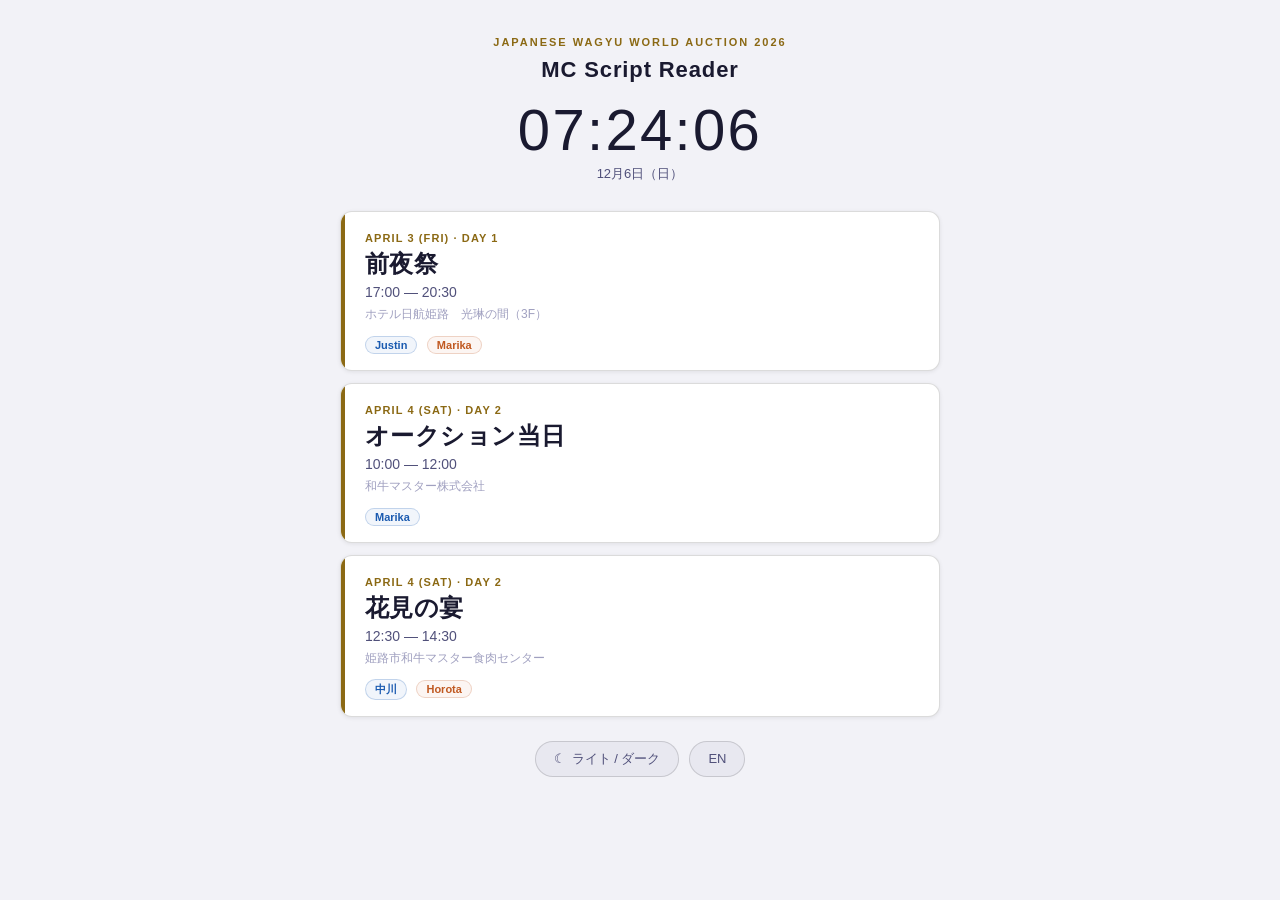
==== commit ef1de45c: "Add files via upload" ====
--- a/index.html
+++ b/index.html
@@ -126,7 +126,20 @@
         <span class="theme-icon"></span>
       </button>
 
+      <div class="controls-sep"></div>
+
+      <!-- Edit Toggle -->
+      <button class="ctrl-btn" id="edit-btn" onclick="toggleEditMode()">
+        <span data-i18n="editBtn"></span>
+      </button>
+
     </div><!-- /#controls-bar -->
+
+    <!-- Edit Warning Banner -->
+    <div id="edit-warning" style="display:none;">
+      <span class="edit-warning-icon">&#9998;</span>
+      <span data-i18n="editWarning"></span>
+    </div>
 
     <!-- Script Content -->
     <div id="script-scroll" role="main">
--- a/css/style.css
+++ b/css/style.css
@@ -643,6 +643,53 @@
   pointer-events: none;
 }
 
+/* Edit Warning Banner */
+#edit-warning {
+  flex-shrink: 0;
+  display: flex;
+  align-items: center;
+  justify-content: center;
+  gap: 6px;
+  padding: 8px 16px;
+  background: rgba(200, 140, 20, 0.10);
+  border-bottom: 1px solid rgba(200, 140, 20, 0.25);
+  font-size: 12px;
+  font-weight: 600;
+  color: var(--status-warn);
+  text-align: center;
+  letter-spacing: 0.02em;
+}
+
+.edit-warning-icon {
+  font-size: 13px;
+  flex-shrink: 0;
+}
+
+/* Edit Mode — editable seg-lines */
+#script-scroll.edit-mode .seg-lines {
+  border: 1.5px dashed rgba(200, 140, 20, 0.45);
+  border-radius: 5px;
+  padding: 3px 6px;
+  cursor: text;
+  outline: none;
+  min-height: 1.5em;
+  transition: border-color 0.15s, background 0.15s;
+  -webkit-user-select: text;
+  user-select: text;
+}
+
+#script-scroll.edit-mode .seg-lines:focus {
+  border-color: var(--status-warn);
+  background: rgba(200, 140, 20, 0.05);
+}
+
+/* Edit button active state */
+#edit-btn.edit-active {
+  background: rgba(200, 140, 20, 0.12);
+  color: var(--status-warn);
+  border-color: rgba(200, 140, 20, 0.35);
+}
+
 /* Loading */
 .loading {
   display: flex;
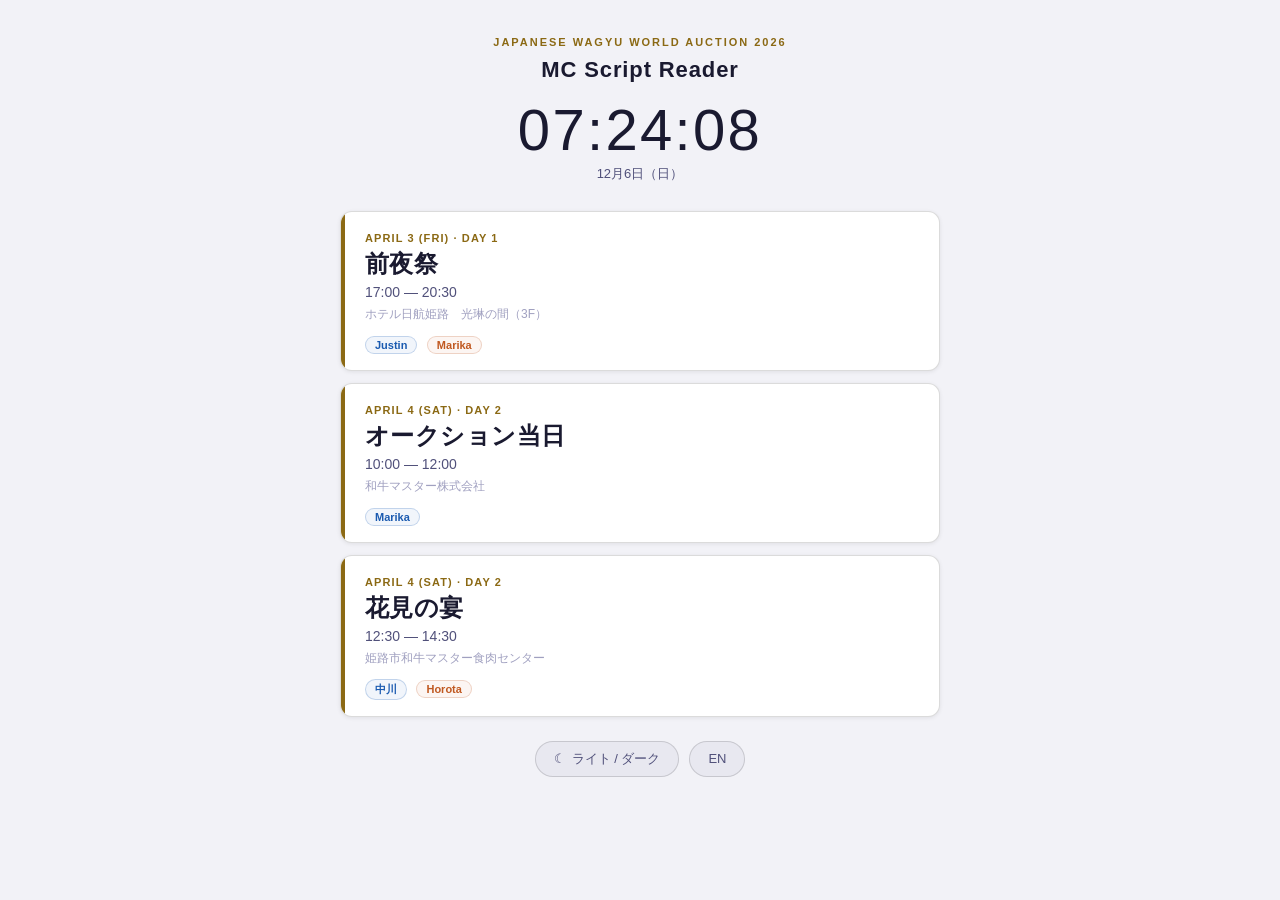
==== commit d302b4fc: "Add files via upload" ====
--- a/index.html
+++ b/index.html
@@ -107,15 +107,6 @@
 
       <div class="controls-sep"></div>
 
-      <!-- Font Size -->
-      <div class="controls-group">
-        <button class="font-btn" onclick="changeFontSize(-1)">A−</button>
-        <button class="font-btn font-btn-reset" onclick="changeFontSize(0)" data-i18n="fontReset"></button>
-        <button class="font-btn" onclick="changeFontSize(+1)">A＋</button>
-      </div>
-
-      <div class="controls-sep"></div>
-
       <!-- Language Toggle -->
       <button class="ctrl-btn" onclick="toggleLang()" id="lang-btn" data-i18n="langSwitch"></button>
 
@@ -146,10 +137,16 @@
       <!-- Rendered by JS -->
     </div>
 
-    <!-- Floating Chapter Navigation -->
+    <!-- Floating Chapter Navigation (right) -->
     <div id="chapter-nav">
       <button class="chapter-nav-btn" id="chapter-prev" onclick="navPart(-1)" title="前のパート">▲</button>
       <button class="chapter-nav-btn" id="chapter-next" onclick="navPart(+1)" title="次のパート">▼</button>
+    </div>
+
+    <!-- Floating Font Size (left) -->
+    <div id="font-nav">
+      <button class="chapter-nav-btn" onclick="changeFontSize(+1)" title="文字を大きく">＋</button>
+      <button class="chapter-nav-btn" onclick="changeFontSize(-1)" title="文字を小さく">－</button>
     </div>
 
   </div><!-- /#viewer-screen -->
--- a/css/style.css
+++ b/css/style.css
@@ -609,16 +609,19 @@
   font-style: italic;
 }
 
-/* Floating Chapter Navigation */
-#chapter-nav {
+/* Floating Navigation Buttons (shared) */
+#chapter-nav,
+#font-nav {
   position: fixed;
   bottom: 24px;
-  right: 16px;
   display: flex;
   flex-direction: column;
   gap: 8px;
   z-index: 200;
 }
+
+#chapter-nav { right: 16px; }
+#font-nav    { left: 16px; }
 
 .chapter-nav-btn {
   width: 52px;
@@ -708,6 +711,7 @@
   #script-scroll { padding: 16px 24px 100px; }
   .part-section { max-width: 760px; margin: 0 auto 10px; }
   #chapter-nav { bottom: 32px; right: 24px; }
+  #font-nav    { bottom: 32px; left: 24px; }
 }
 
 @media (min-width: 1024px) {
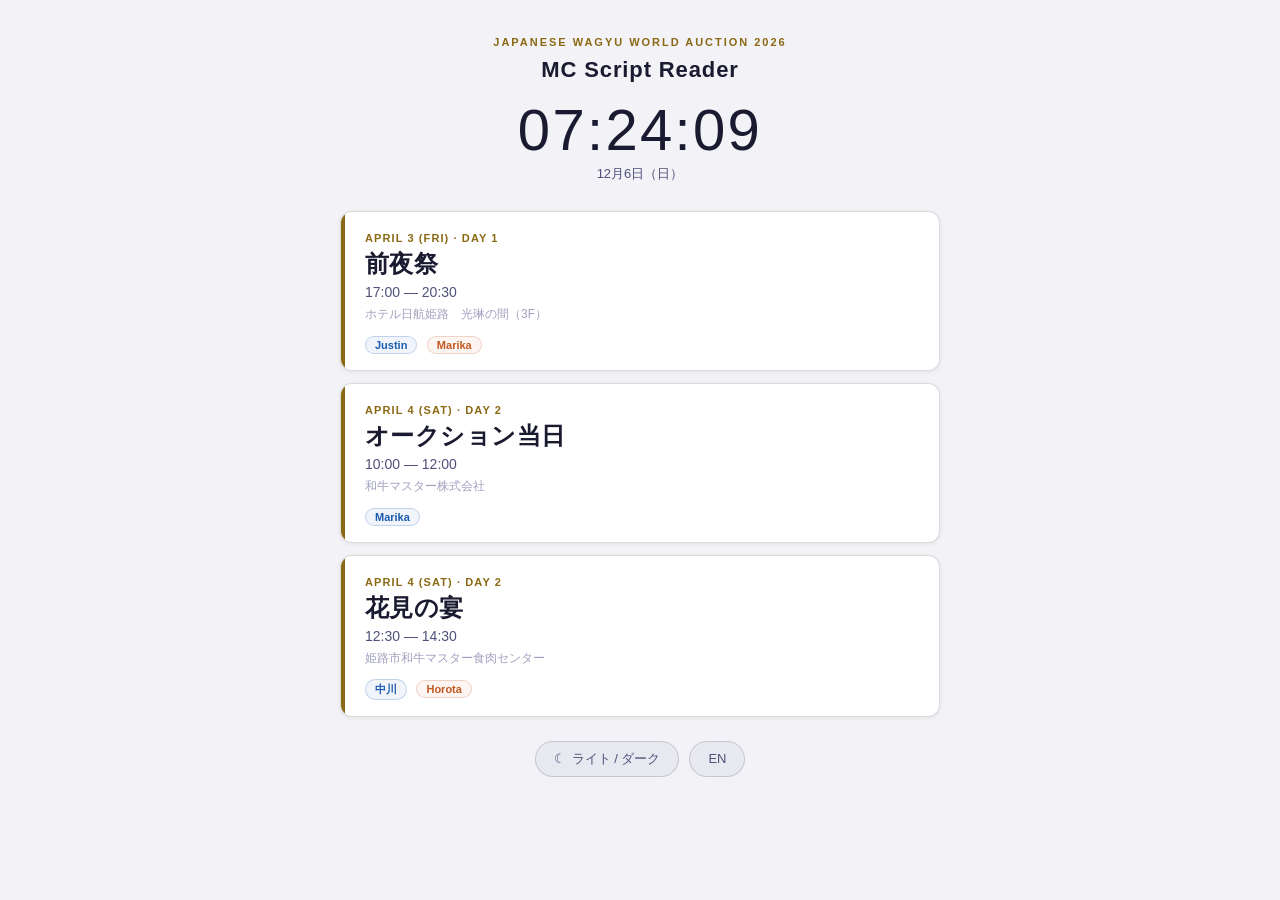
==== commit 1fff4d6f: "Add files via upload" ====
--- a/index.html
+++ b/index.html
@@ -29,9 +29,9 @@
       <!-- 前夜祭 -->
       <div class="event-card" onclick="loadEvent('zenjasai')">
         <div class="event-day-tag">April 3 (Fri) · DAY 1</div>
-        <div class="event-card-title">前夜祭</div>
+        <div class="event-card-title" data-ja="前夜祭" data-en="Eve Party">前夜祭</div>
         <div class="event-card-time">17:00 — 20:30</div>
-        <div class="event-card-venue">ホテル日航姫路　光琳の間（3F）</div>
+        <div class="event-card-venue" data-ja="ホテル日航姫路　光琳の間（3F）" data-en="Hotel Nikko Himeji — Kōrin Room (3F)">ホテル日航姫路　光琳の間（3F）</div>
         <div class="event-card-mc">
           <span class="mc-badge mc1">Justin</span>
           <span class="mc-badge mc2">Marika</span>
@@ -41,9 +41,9 @@
       <!-- オークション当日 -->
       <div class="event-card" onclick="loadEvent('toujitsu')">
         <div class="event-day-tag">April 4 (Sat) · DAY 2</div>
-        <div class="event-card-title">オークション当日</div>
+        <div class="event-card-title" data-ja="オークション当日" data-en="Auction Day">オークション当日</div>
         <div class="event-card-time">10:00 — 12:00</div>
-        <div class="event-card-venue">和牛マスター株式会社</div>
+        <div class="event-card-venue" data-ja="和牛マスター株式会社" data-en="Wagyu Master Co., Ltd.">和牛マスター株式会社</div>
         <div class="event-card-mc">
           <span class="mc-badge mc1">Marika</span>
         </div>
@@ -52,11 +52,11 @@
       <!-- 花見の宴 -->
       <div class="event-card" onclick="loadEvent('hanami')">
         <div class="event-day-tag">April 4 (Sat) · DAY 2</div>
-        <div class="event-card-title">花見の宴</div>
+        <div class="event-card-title" data-ja="花見の宴" data-en="Hanami Banquet">花見の宴</div>
         <div class="event-card-time">12:30 — 14:30</div>
-        <div class="event-card-venue">姫路市和牛マスター食肉センター</div>
+        <div class="event-card-venue" data-ja="姫路市和牛マスター食肉センター" data-en="Himeji City Wagyu Master Meat Center">姫路市和牛マスター食肉センター</div>
         <div class="event-card-mc">
-          <span class="mc-badge mc1">中川</span>
+          <span class="mc-badge mc1" data-ja="中川" data-en="Nakagawa">中川</span>
           <span class="mc-badge mc2">Horota</span>
         </div>
       </div>
--- a/css/style.css
+++ b/css/style.css
@@ -531,26 +531,50 @@
   min-width: 0;
 }
 
-.row-action {
-  padding: 7px 12px 6px;
+/* Row Action — Accordion */
+.row-action-wrapper {
+  border-bottom: 1px solid var(--border);
+}
+
+.row-action-toggle {
+  width: 100%;
+  padding: 7px 12px;
+  display: flex;
+  align-items: center;
+  gap: 6px;
+  background: none;
+  border: none;
+  cursor: pointer;
+  text-align: left;
+}
+.row-action-toggle:active { background: var(--bg-hover); }
+
+.action-toggle-icon {
+  font-size: 8px;
+  color: var(--text-dim);
+  flex-shrink: 0;
+  display: inline-block;
+  transition: transform 0.18s ease;
+}
+.action-toggle-icon.open { transform: rotate(0deg); }
+.action-toggle-icon.closed { transform: rotate(-90deg); }
+
+.action-toggle-label {
+  font-size: calc(10px * var(--font-scale));
+  font-weight: 700;
+  letter-spacing: 0.08em;
+  color: var(--text-dim);
+  text-transform: uppercase;
+}
+
+.row-action-content {
+  padding: 2px 14px 10px 26px;
   font-size: calc(11px * var(--font-scale));
   color: var(--text-secondary);
-  line-height: 1.6;
-  border-bottom: 1px solid var(--border);
+  line-height: 1.65;
   white-space: pre-line;
-  cursor: pointer;
-  display: flex;
-  align-items: flex-start;
-  gap: 6px;
-}
-.row-action::before {
-  content: '≡';
-  font-size: 11px;
-  color: var(--text-dim);
-  flex-shrink: 0;
-  margin-top: 2px;
-}
-.row-action.hidden { display: none; }
+}
+.row-action-content.collapsed { display: none; }
 
 .row-script { padding: 4px 0; }
 
